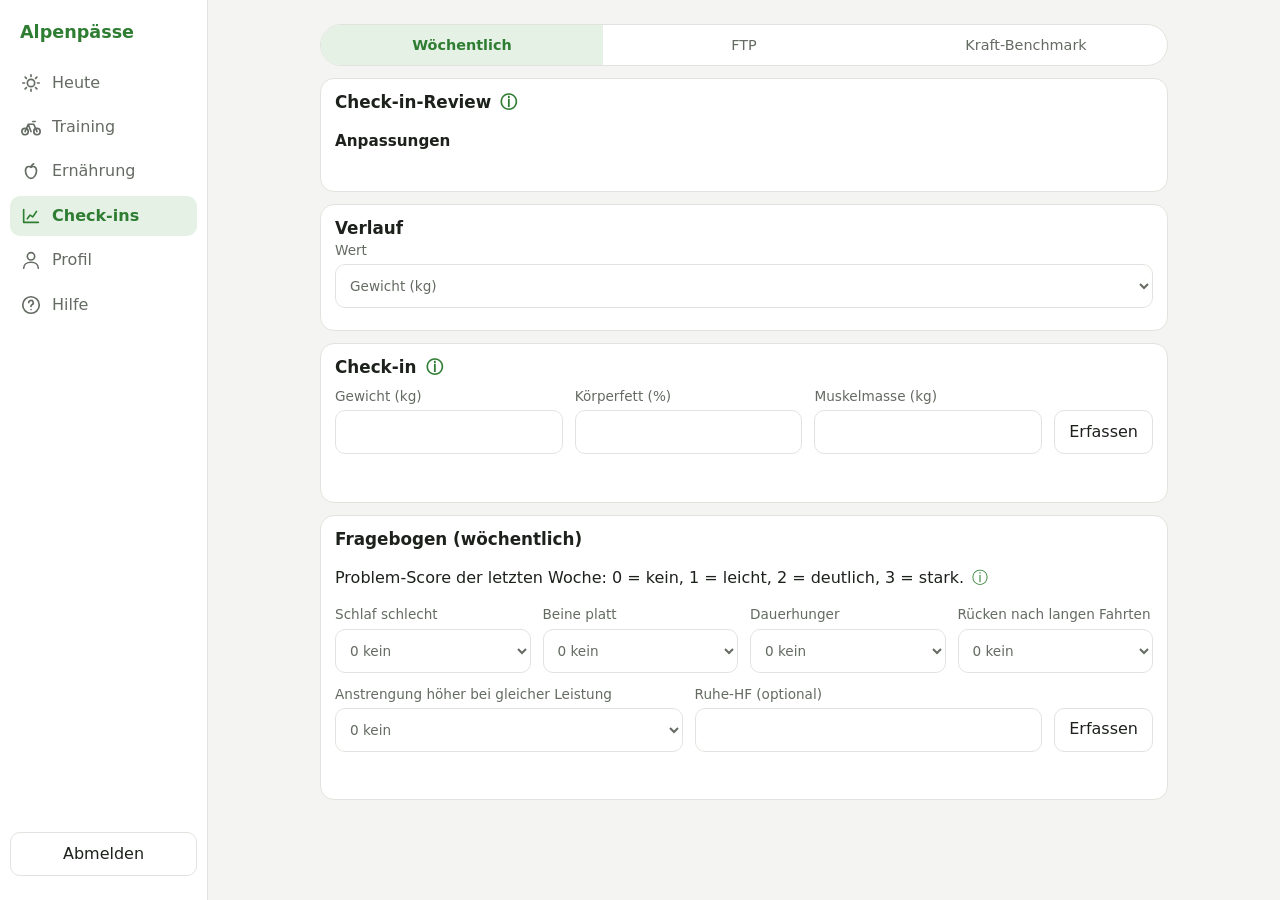
==== frontend/checkins/index.html @ b546e105 "feat: add check-in charts and history tabs Check-ins page gets Wöchentlich/FTP/Kraft-Benchmark tabs " ====
<!DOCTYPE html>
<html lang="de">
<head>
  <meta charset="UTF-8">
  <meta name="viewport" content="width=device-width, initial-scale=1, viewport-fit=cover">
  <meta name="theme-color" content="#2e7d32">
  <title>Check-ins</title>
  <link rel="stylesheet" href="../shared/shared.css">
  <link rel="stylesheet" href="../shared/forms.css">
</head>
<body data-nav="checkins">
  <script src="../shared/nav.js" defer></script>
  <main>
    <nav class="seg" aria-label="Bereich">
      <a href="#woechentlich" data-tab="woechentlich">Wöchentlich</a>
      <a href="#ftp" data-tab="ftp">FTP</a>
      <a href="#benchmark" data-tab="benchmark">Kraft-Benchmark</a>
    </nav>

    <div id="woechentlich" class="tab" hidden>
      <section id="review">
        <h2>Check-in-Review <a class="info" href="../hilfe/#regeln" aria-label="Erklärung">ⓘ</a></h2>
        <div id="review-summary"></div>
        <div id="review-findings"></div>
        <h3>Anpassungen</h3>
        <div id="review-adjustments"></div>
        <p class="msg" id="review-msg"></p>
      </section>

      <section id="verlauf">
        <h2>Verlauf</h2>
        <label>Wert
          <select id="chart-metric">
            <option value="weight_kg">Gewicht (kg)</option>
            <option value="bodyfat_pct">Körperfett (%)</option>
            <option value="muscle_kg">Muskelmasse (kg)</option>
          </select>
        </label>
        <div class="chart" id="checkin-chart"></div>
      </section>

      <section id="checkin">
        <h2>Check-in <a class="info" href="../hilfe/#ffm" aria-label="Erklärung">ⓘ</a></h2>
        <form id="checkin-form">
          <label>Gewicht (kg) <input name="weight_kg" type="number" step="0.1" required></label>
          <label>Körperfett (%) <input name="bodyfat_pct" type="number" step="0.1" required></label>
          <label>Muskelmasse (kg) <input name="muscle_kg" type="number" step="0.1" required></label>
          <button type="submit">Erfassen</button>
        </form>
        <p class="msg" id="checkin-msg"></p>
        <table id="checkin-table"></table>
        <button id="checkin-more" type="button" hidden>Alle anzeigen</button>
      </section>

      <section id="fragebogen">
        <h2>Fragebogen (wöchentlich)</h2>
        <p>Problem-Score der letzten Woche: 0 = kein, 1 = leicht, 2 = deutlich, 3 = stark. <a class="info" href="../hilfe/#skala" aria-label="Erklärung">ⓘ</a></p>
        <form id="signals-form">
          <label>Schlaf schlecht <select name="sleep"><option value="0">0 kein</option><option value="1">1 leicht</option><option value="2">2 deutlich</option><option value="3">3 stark</option></select></label>
          <label>Beine platt <select name="legs"><option value="0">0 kein</option><option value="1">1 leicht</option><option value="2">2 deutlich</option><option value="3">3 stark</option></select></label>
          <label>Dauerhunger <select name="hunger"><option value="0">0 kein</option><option value="1">1 leicht</option><option value="2">2 deutlich</option><option value="3">3 stark</option></select></label>
          <label>Rücken nach langen Fahrten <select name="back"><option value="0">0 kein</option><option value="1">1 leicht</option><option value="2">2 deutlich</option><option value="3">3 stark</option></select></label>
          <label>Anstrengung höher bei gleicher Leistung <select name="effort"><option value="0">0 kein</option><option value="1">1 leicht</option><option value="2">2 deutlich</option><option value="3">3 stark</option></select></label>
          <label>Ruhe-HF (optional) <input name="resting_hr" type="number" min="30" max="120" step="1"></label>
          <button type="submit">Erfassen</button>
        </form>
        <p class="msg" id="signals-msg"></p>
        <table id="signals-table"></table>
      </section>
    </div>

    <div id="ftp" class="tab" hidden>
      <section>
        <h2>FTP-Test <a class="info" href="../hilfe/#ftp" aria-label="Erklärung">ⓘ</a></h2>
        <div id="ftp-box"></div>
      </section>
    </div>

    <div id="benchmark" class="tab" hidden>
      <section>
        <h2>Kraft-Benchmark <a class="info" href="../hilfe/#kraft-benchmark" aria-label="Erklärung">ⓘ</a></h2>
        <div id="benchmark-box"></div>
      </section>
    </div>
  </main>

  <script src="../shared/ui.js"></script>
  <script src="../shared/chart.js"></script>
  <script src="../shared/test-forms.js"></script>
  <script src="app.js"></script>
</body>
</html>
---- frontend/shared/shared.css ----
:root {
  --bg: #f4f5f2;
  --card: #ffffff;
  --text: #1d211c;
  --muted: #646b62;
  --line: #e1e4de;
  --accent: #2e7d32;
  --accent-soft: #e5f1e5;
  --warn: #c77700;
  --danger: #b3261e;
}
@media (prefers-color-scheme: dark) {
  :root {
    --bg: #131512;
    --card: #1d201c;
    --text: #e8ebe6;
    --muted: #9aa197;
    --line: #2f332e;
    --accent: #7bc67e;
    --accent-soft: #24331f;
    --warn: #f0a640;
    --danger: #f2827a;
  }
}

* { box-sizing: border-box; }
[hidden] { display: none !important; }
body {
  margin: 0;
  background: var(--bg);
  color: var(--text);
  font: 16px/1.4 system-ui, -apple-system, "Segoe UI", sans-serif;
  -webkit-tap-highlight-color: transparent;
}
main { max-width: 560px; margin: 0 auto; padding: 0 16px calc(24px + env(safe-area-inset-bottom)); }
h2 { font-size: 1.05rem; margin: 0; }
a { color: var(--accent); }

.topbar {
  position: sticky; top: 0; z-index: 5;
  display: flex; align-items: center; justify-content: space-between;
  padding: calc(8px + env(safe-area-inset-top)) 8px 8px;
  background: var(--bg); border-bottom: 1px solid var(--line);
}
.date-label { flex: 1; background: none; border: 0; font-size: 1.05rem; font-weight: 600; color: var(--text); }

button, input, select { font: inherit; color: inherit; }
button {
  min-height: 44px; padding: 0 14px; border-radius: 10px;
  border: 1px solid var(--line); background: var(--card); cursor: pointer;
}
button.primary { background: var(--accent); border-color: var(--accent); color: #fff; font-weight: 600; }
button.danger { color: var(--danger); }
.icon-btn { min-width: 44px; padding: 0; font-size: 1.4rem; background: none; border: 0; }
input, select {
  width: 100%; min-height: 44px; padding: 8px 10px;
  border: 1px solid var(--line); border-radius: 10px; background: var(--card);
}
input[type="search"] { margin: 4px 0 8px; }

.card { background: var(--card); border-radius: 14px; padding: 12px 14px; margin: 12px 0; border: 1px solid var(--line); }
.row { display: flex; gap: 8px; align-items: flex-end; margin: 8px 0; }
.grow { flex: 1; }
.grid { display: grid; grid-template-columns: 1fr 1fr; gap: 8px; margin: 8px 0; }
.full { grid-column: 1 / -1; }
label { display: flex; flex-direction: column; gap: 4px; font-size: 0.85rem; color: var(--muted); }
details summary { color: var(--accent); cursor: pointer; padding: 8px 0; }
.hint { color: var(--muted); font-size: 0.85rem; margin: 4px 0; }
.msg { color: var(--danger); font-size: 0.9rem; min-height: 1.2em; margin: 4px 0; }
.footer { color: var(--muted); font-size: 0.8rem; text-align: center; margin-top: 24px; }

/* Summen */
.kcal-head { display: flex; justify-content: space-between; align-items: baseline; }
.kcal-big { font-size: 1.6rem; font-weight: 700; }
.macro { display: grid; grid-template-columns: 4.5rem 1fr 6.5rem; gap: 8px; align-items: center; font-size: 0.85rem; margin: 6px 0; }
.macro .num { text-align: right; color: var(--muted); font-variant-numeric: tabular-nums; }
.bar { height: 8px; border-radius: 4px; background: var(--line); overflow: hidden; }
.bar > span { display: block; height: 100%; background: var(--accent); border-radius: 4px; }
.bar.over > span { background: var(--warn); }

/* Mahlzeiten */
.meal-head { display: flex; align-items: center; gap: 8px; }
.meal-head h2 { flex: 1; }
.meal-kcal { color: var(--muted); font-variant-numeric: tabular-nums; }
.meal-actions { display: flex; gap: 8px; margin-top: 8px; }
.meal-actions button { flex: 1; min-height: 40px; }
.list { list-style: none; margin: 0; padding: 0; }
.list li {
  display: flex; justify-content: space-between; gap: 12px; align-items: center;
  padding: 10px 2px; border-bottom: 1px solid var(--line); cursor: pointer; min-height: 44px;
}
.list li:last-child { border-bottom: 0; }
.list .name { flex: 1; overflow-wrap: anywhere; }
.list .sub { display: block; color: var(--muted); font-size: 0.8rem; }
.list .kcal { color: var(--muted); white-space: nowrap; font-variant-numeric: tabular-nums; }
.list .empty { color: var(--muted); cursor: default; justify-content: center; }

/* Sheets */
dialog.sheet {
  width: 100%; max-width: 560px; max-height: 92dvh; margin: auto auto 0; padding: 8px 16px calc(16px + env(safe-area-inset-bottom));
  border: 0; border-radius: 16px 16px 0 0; background: var(--card); color: var(--text); overflow-y: auto;
}
dialog.sheet::backdrop { background: rgb(0 0 0 / 0.45); }
#search-dialog { height: 92dvh; }
.sheet-head { display: flex; align-items: center; gap: 4px; position: sticky; top: -8px; background: var(--card); padding: 4px 0; z-index: 1; }
.unit { padding-bottom: 12px; color: var(--muted); }
.preview { font-weight: 600; margin: 8px 0; }
.actions { margin-top: 16px; }
#scan-video { width: 100%; max-height: 50dvh; border-radius: 12px; background: #000; object-fit: cover; }
.info { text-decoration: none; margin-left: 0.2em; }

/* App-Shell: Navigation (Sidebar ab 900px, darunter Tab-Leiste unten) */
.nav { position: fixed; z-index: 10; background: var(--card); border: 0 solid var(--line); }
.nav-brand { font-weight: 700; color: var(--accent); }
.nav-item {
  display: flex; align-items: center; gap: 10px;
  color: var(--muted); text-decoration: none;
}
.nav-item svg { width: 22px; height: 22px; flex: none; fill: none; stroke: currentColor; stroke-width: 1.8; stroke-linecap: round; stroke-linejoin: round; }
.nav-item[aria-current="page"] { color: var(--accent); background: var(--accent-soft); font-weight: 600; }
.nav-logout button { width: 100%; }

@media (max-width: 899px) {
  body[data-nav] { padding-bottom: calc(64px + env(safe-area-inset-bottom)); }
  .nav {
    left: 0; right: 0; bottom: 0; display: flex; justify-content: space-around;
    border-top-width: 1px; padding: 6px 4px calc(6px + env(safe-area-inset-bottom));
  }
  .nav-brand, .nav-logout { display: none; }
  .nav-item { flex: 1; flex-direction: column; gap: 2px; padding: 4px 0; border-radius: 10px; font-size: 0.7rem; }
}

@media (min-width: 900px) {
  body[data-nav] { padding-left: 208px; }
  body[data-nav] main { max-width: 880px; }
  body[data-nav] .topbar { padding-inline: max(8px, calc((100% - 880px) / 2 + 8px)); }
  .nav {
    top: 0; bottom: 0; left: 0; width: 208px; padding: 16px 10px;
    display: flex; flex-direction: column; gap: 4px; border-right-width: 1px;
  }
  .nav-brand { padding: 4px 10px 14px; font-size: 1.1rem; }
  .nav-item { padding: 9px 10px; border-radius: 10px; }
  .nav-logout { margin-top: auto; }
  .mobile-only { display: none; }
}
---- frontend/shared/forms.css ----
/* Ergaenzt shared/shared.css (Farben, Karten, Navigation) */
main { padding-top: 12px; }
section { background: var(--card); border: 1px solid var(--line); border-radius: 14px; padding: 12px 14px 14px; margin: 12px 0; overflow-x: auto; }
h3 { font-size: 0.95rem; margin: 16px 0 4px; }
form { display: flex; flex-wrap: wrap; gap: 12px; align-items: flex-end; margin: 8px 0; }
form label { flex: 1 1 11rem; }
table { border-collapse: collapse; margin-top: 8px; width: 100%; font-size: 0.9rem; font-variant-numeric: tabular-nums; }
th, td { border-bottom: 1px solid var(--line); padding: 6px 8px; text-align: right; }
th { color: var(--muted); font-weight: 600; }
th:first-child, td:first-child { text-align: left; }
.finding { border-left: 4px solid var(--muted); padding: 6px 12px; margin: 8px 0; background: var(--bg); border-radius: 0 10px 10px 0; }
.finding.alert { border-color: var(--danger); }
.finding.warn { border-color: var(--warn); }
.finding.info { border-color: var(--accent); }
.finding .source { color: var(--muted); font-size: 0.85rem; }
.finding button { margin-right: 8px; }

/* Reiter-Umschalter und Charts */
.seg { display: flex; border: 1px solid var(--line); border-radius: 999px; overflow: hidden; background: var(--card); margin: 12px 0; }
.seg a { flex: 1; text-align: center; padding: 10px 8px; color: var(--muted); text-decoration: none; font-size: 0.9rem; }
.seg a[aria-current="page"] { background: var(--accent-soft); color: var(--accent); font-weight: 600; }
.chart { margin: 8px 0; }
.chart svg { width: 100%; height: auto; display: block; }
.chart .grid { stroke: var(--line); }
.chart .target { stroke: var(--muted); stroke-dasharray: 4 4; }
.chart .line { fill: none; stroke: var(--accent); stroke-width: 2; stroke-linejoin: round; }
.chart .dot { fill: var(--accent); }
.chart text { fill: var(--muted); font-size: 11px; }
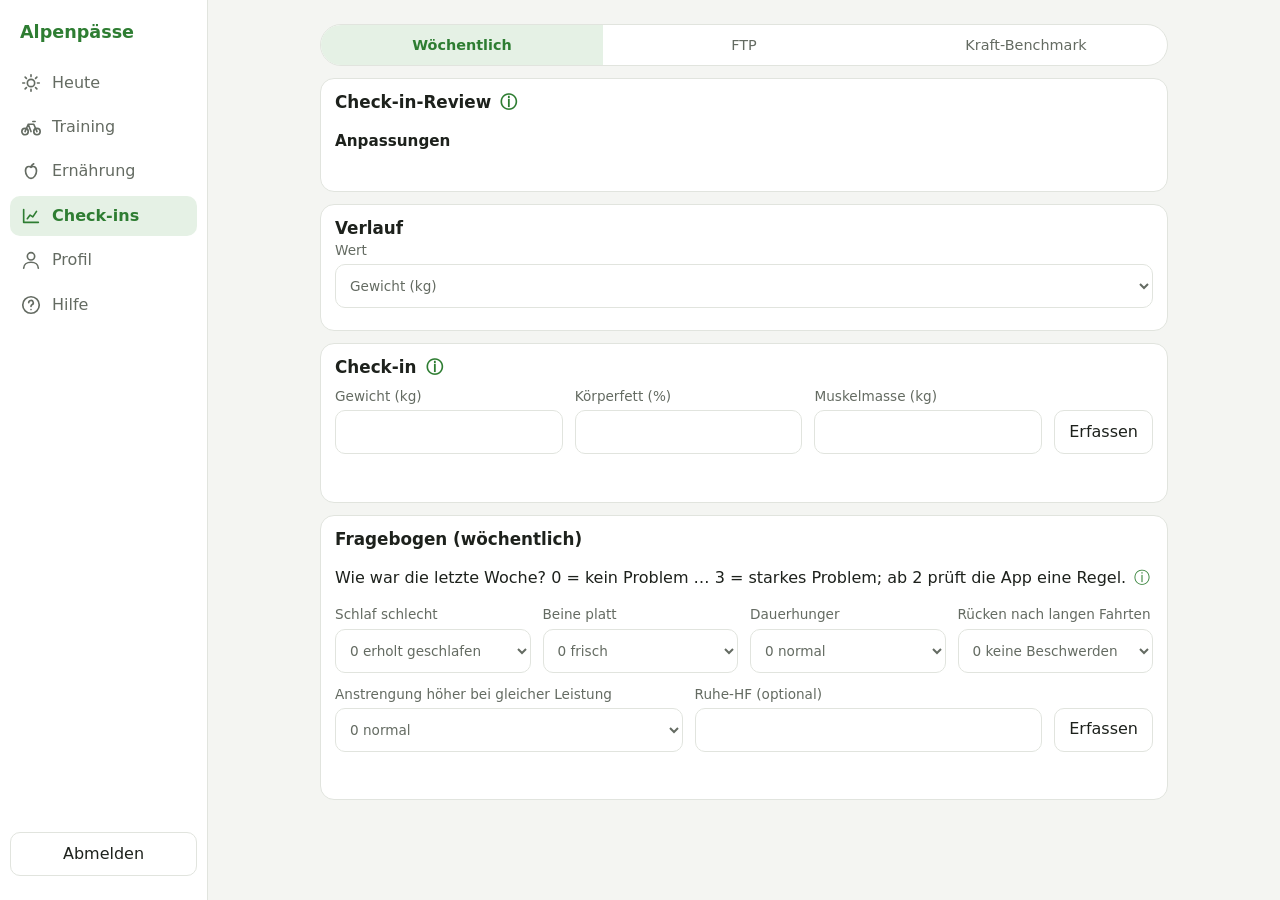
==== commit 30e042fa: "feat: question-specific answers in weekly questionnaire Co-Authored-By: Claude Sonnet 5.5 <noreply@a" ====
--- a/frontend/checkins/index.html
+++ b/frontend/checkins/index.html
@@ -54,13 +54,13 @@
 
       <section id="fragebogen">
         <h2>Fragebogen (wöchentlich)</h2>
-        <p>Problem-Score der letzten Woche: 0 = kein, 1 = leicht, 2 = deutlich, 3 = stark. <a class="info" href="../hilfe/#skala" aria-label="Erklärung">ⓘ</a></p>
+        <p>Wie war die letzte Woche? 0 = kein Problem … 3 = starkes Problem; ab 2 prüft die App eine Regel. <a class="info" href="../hilfe/#skala" aria-label="Erklärung">ⓘ</a></p>
         <form id="signals-form">
-          <label>Schlaf schlecht <select name="sleep"><option value="0">0 kein</option><option value="1">1 leicht</option><option value="2">2 deutlich</option><option value="3">3 stark</option></select></label>
-          <label>Beine platt <select name="legs"><option value="0">0 kein</option><option value="1">1 leicht</option><option value="2">2 deutlich</option><option value="3">3 stark</option></select></label>
-          <label>Dauerhunger <select name="hunger"><option value="0">0 kein</option><option value="1">1 leicht</option><option value="2">2 deutlich</option><option value="3">3 stark</option></select></label>
-          <label>Rücken nach langen Fahrten <select name="back"><option value="0">0 kein</option><option value="1">1 leicht</option><option value="2">2 deutlich</option><option value="3">3 stark</option></select></label>
-          <label>Anstrengung höher bei gleicher Leistung <select name="effort"><option value="0">0 kein</option><option value="1">1 leicht</option><option value="2">2 deutlich</option><option value="3">3 stark</option></select></label>
+          <label>Schlaf schlecht <select name="sleep"><option value="0">0 erholt geschlafen</option><option value="1">1 etwas unruhig</option><option value="2">2 deutlich zu kurz / oft wach</option><option value="3">3 kaum geschlafen</option></select></label>
+          <label>Beine platt <select name="legs"><option value="0">0 frisch</option><option value="1">1 leicht müde</option><option value="2">2 schwer, Watt fehlen</option><option value="3">3 leer, kein Antritt</option></select></label>
+          <label>Dauerhunger <select name="hunger"><option value="0">0 normal</option><option value="1">1 öfter Appetit</option><option value="2">2 ständig hungrig trotz Plan</option><option value="3">3 Heisshunger, kaum zu stoppen</option></select></label>
+          <label>Rücken nach langen Fahrten <select name="back"><option value="0">0 keine Beschwerden</option><option value="1">1 leichtes Ziehen</option><option value="2">2 Schmerz, der nachwirkt</option><option value="3">3 stark, Alltag beeinträchtigt</option></select></label>
+          <label>Anstrengung höher bei gleicher Leistung <select name="effort"><option value="0">0 normal</option><option value="1">1 etwas höher</option><option value="2">2 Z2 fühlt sich wie Tempo an</option><option value="3">3 gleiche Watt kaum haltbar</option></select></label>
           <label>Ruhe-HF (optional) <input name="resting_hr" type="number" min="30" max="120" step="1"></label>
           <button type="submit">Erfassen</button>
         </form>
--- a/frontend/shared/shared.css
+++ b/frontend/shared/shared.css
@@ -143,3 +143,25 @@
   .nav-logout { margin-top: auto; }
   .mobile-only { display: none; }
 }
+
+/* Umschalter (Reiter/Ansichten) */
+.seg { display: flex; border: 1px solid var(--line); border-radius: 999px; overflow: hidden; background: var(--card); margin: 12px 0; }
+.seg a { flex: 1; text-align: center; padding: 10px 8px; color: var(--muted); text-decoration: none; font-size: 0.9rem; }
+.seg a[aria-current="page"] { background: var(--accent-soft); color: var(--accent); font-weight: 600; }
+
+/* Kalender (Basis: Monatsraster, Zellen, Legende; Zustandsfarben je Seite) */
+.cal-layout { display: grid; gap: 0 16px; grid-template-columns: minmax(0, 1fr); align-items: start; }
+@media (min-width: 900px) { .cal-layout.has-side { grid-template-columns: minmax(0, 1.3fr) minmax(0, 1fr); } }
+.month-grid { display: grid; grid-template-columns: repeat(7, minmax(0, 1fr)); gap: 4px; }
+.month-grid .dh { font-size: 0.75rem; color: var(--muted); text-align: center; }
+.cell {
+  display: block; width: 100%; min-height: 58px; padding: 3px 4px; border-radius: 8px; text-align: left;
+  border: 1px dashed transparent; background: var(--bg); color: var(--text); font-size: 0.72rem; line-height: 1.25;
+}
+.cell .num { display: block; font-weight: 600; font-size: 0.8rem; }
+.cell .line { display: block; white-space: nowrap; overflow: hidden; text-overflow: ellipsis; }
+.cell.out { opacity: 0.45; }
+.cell.today { outline: 2px solid var(--accent); outline-offset: -1px; }
+.month-grid .cell.sel { border: 2px solid var(--text); }
+.legend { display: flex; flex-wrap: wrap; gap: 6px 12px; margin-top: 10px; font-size: 0.75rem; color: var(--muted); }
+.legend i { display: inline-block; width: 10px; height: 10px; border-radius: 3px; margin-right: 4px; vertical-align: -1px; border: 1px dashed transparent; }
--- a/frontend/shared/forms.css
+++ b/frontend/shared/forms.css
@@ -15,10 +15,7 @@
 .finding .source { color: var(--muted); font-size: 0.85rem; }
 .finding button { margin-right: 8px; }
 
-/* Reiter-Umschalter und Charts */
-.seg { display: flex; border: 1px solid var(--line); border-radius: 999px; overflow: hidden; background: var(--card); margin: 12px 0; }
-.seg a { flex: 1; text-align: center; padding: 10px 8px; color: var(--muted); text-decoration: none; font-size: 0.9rem; }
-.seg a[aria-current="page"] { background: var(--accent-soft); color: var(--accent); font-weight: 600; }
+/* Charts */
 .chart { margin: 8px 0; }
 .chart svg { width: 100%; height: auto; display: block; }
 .chart .grid { stroke: var(--line); }
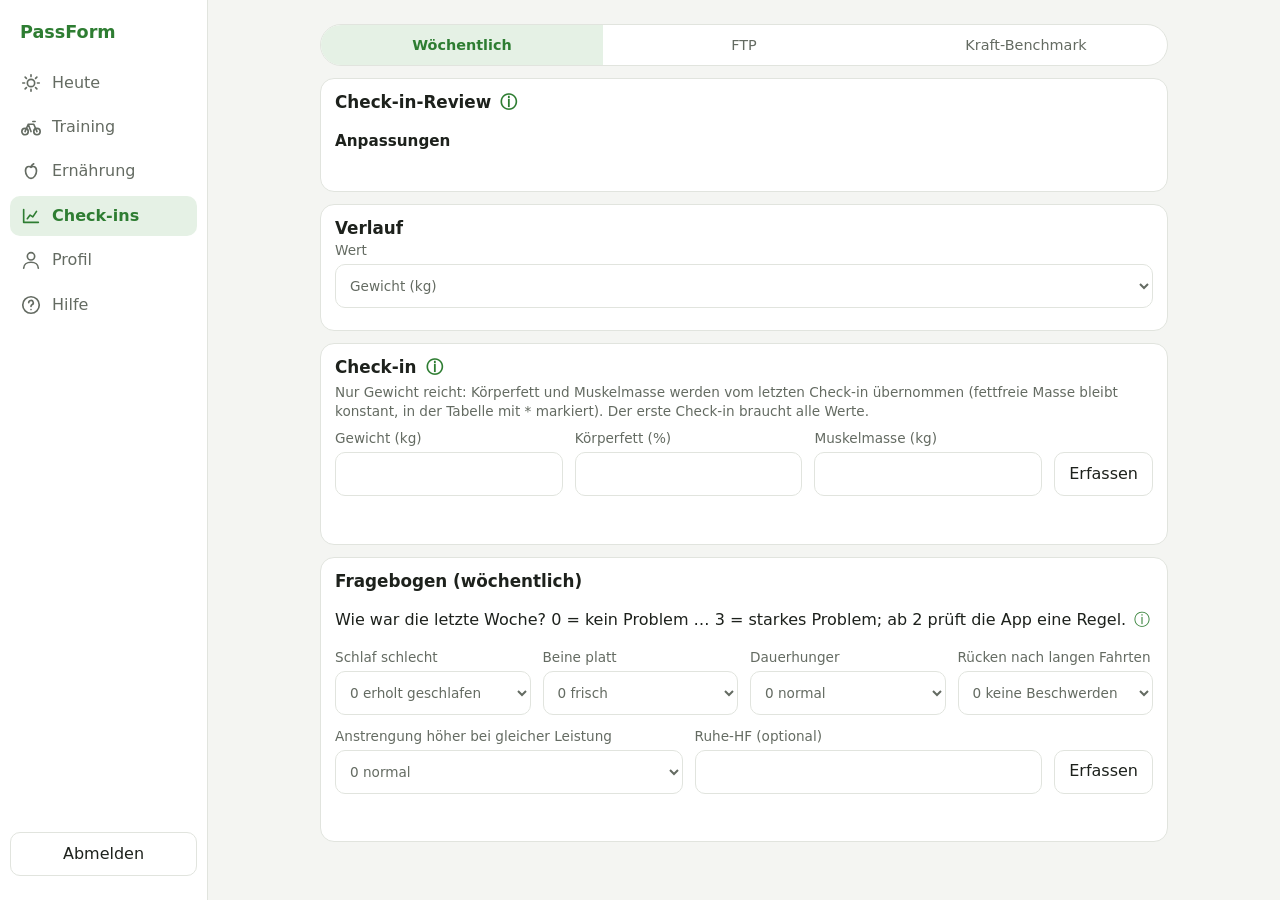
==== commit 07d6c62c: "feat: allow weight-only check-ins with carried-forward FFM Co-Authored-By: Claude Sonnet 5.5 <norepl" ====
--- a/frontend/checkins/index.html
+++ b/frontend/checkins/index.html
@@ -41,10 +41,12 @@
 
       <section id="checkin">
         <h2>Check-in <a class="info" href="../hilfe/#ffm" aria-label="Erklärung">ⓘ</a></h2>
+        <p class="hint">Nur Gewicht reicht: Körperfett und Muskelmasse werden vom letzten Check-in übernommen
+          (fettfreie Masse bleibt konstant, in der Tabelle mit * markiert). Der erste Check-in braucht alle Werte.</p>
         <form id="checkin-form">
           <label>Gewicht (kg) <input name="weight_kg" type="number" step="0.1" required></label>
-          <label>Körperfett (%) <input name="bodyfat_pct" type="number" step="0.1" required></label>
-          <label>Muskelmasse (kg) <input name="muscle_kg" type="number" step="0.1" required></label>
+          <label>Körperfett (%) <input name="bodyfat_pct" type="number" step="0.1"></label>
+          <label>Muskelmasse (kg) <input name="muscle_kg" type="number" step="0.1"></label>
           <button type="submit">Erfassen</button>
         </form>
         <p class="msg" id="checkin-msg"></p>
--- a/frontend/shared/shared.css
+++ b/frontend/shared/shared.css
@@ -111,7 +111,7 @@
 
 /* App-Shell: Navigation (Sidebar ab 900px, darunter Tab-Leiste unten) */
 .nav { position: fixed; z-index: 10; background: var(--card); border: 0 solid var(--line); }
-.nav-brand { font-weight: 700; color: var(--accent); }
+.nav-brand { font-weight: 700; color: var(--accent); text-decoration: none; }
 .nav-item {
   display: flex; align-items: center; gap: 10px;
   color: var(--muted); text-decoration: none;
@@ -151,7 +151,24 @@
 
 /* Kalender (Basis: Monatsraster, Zellen, Legende; Zustandsfarben je Seite) */
 .cal-layout { display: grid; gap: 0 16px; grid-template-columns: minmax(0, 1fr); align-items: start; }
-@media (min-width: 900px) { .cal-layout.has-side { grid-template-columns: minmax(0, 1.3fr) minmax(0, 1fr); } }
+/* Woche/Monat am Desktop: Kalender bzw. Wochenleiste ueber die ganze Breite, Detailkarten darunter
+   in 2 Spalten, Kommentar volle Breite. Unter 900px bleibt die einspaltige Liste. */
+@media (min-width: 900px) {
+  body[data-nav]:has(.cal-layout.has-side) main { max-width: 1180px; }
+  body[data-nav]:has(.cal-layout.has-side) .topbar { padding-inline: max(8px, calc((100% - 1180px) / 2 + 8px)); }
+  .cal-layout.has-side .cal-detail, .cal-layout.has-side #day {
+    display: grid; grid-template-columns: repeat(2, minmax(0, 1fr)); gap: 0 16px; align-items: start;
+  }
+  .cal-layout.has-side #meals { display: contents; }
+  .cal-layout.has-side #comment-card, .cal-layout.has-side .day-comment,
+  .cal-layout.has-side #day > p, .cal-layout.has-side #day > .phase-line { grid-column: 1 / -1; }
+  .cal-layout.has-side #week-list { display: grid; grid-template-columns: repeat(7, minmax(0, 1fr)); gap: 8px; }
+  .cal-layout.has-side #week-list li {
+    flex-direction: column; align-items: flex-start; justify-content: flex-start; gap: 4px;
+    padding: 8px; border: 1px solid var(--line); border-radius: 10px;
+  }
+  .cal-layout.has-side #week-list li:last-child { border-bottom: 1px solid var(--line); }
+}
 .month-grid { display: grid; grid-template-columns: repeat(7, minmax(0, 1fr)); gap: 4px; }
 .month-grid .dh { font-size: 0.75rem; color: var(--muted); text-align: center; }
 .cell {
--- a/frontend/shared/forms.css
+++ b/frontend/shared/forms.css
@@ -23,3 +23,27 @@
 .chart .line { fill: none; stroke: var(--accent); stroke-width: 2; stroke-linejoin: round; }
 .chart .dot { fill: var(--accent); }
 .chart text { fill: var(--muted); font-size: 11px; }
+
+/* Chips: Auswahl als Radio-/Checkbox-Gruppe (nur Farb-Variablen, Feinschliff im Design-Pass) */
+.chips { display: flex; flex-wrap: wrap; gap: 8px; border: 0; padding: 0; margin: 0; flex: 1 1 100%; min-width: 0; }
+.chips legend { padding: 0; margin-bottom: 6px; color: var(--muted); font-size: 0.85rem; }
+.chips .chip {
+  position: relative; flex: 0 0 auto; flex-direction: row; align-items: center; gap: 6px;
+  padding: 8px 14px; border: 1px solid var(--line); border-radius: 999px;
+  background: var(--card); color: var(--text); font-size: 0.9rem; cursor: pointer;
+}
+.chip input { position: absolute; opacity: 0; width: 0; min-height: 0; padding: 0; }
+.chip:has(input:checked) { background: var(--accent-soft); border-color: var(--accent); color: var(--accent); font-weight: 600; }
+.chip:has(input:focus-visible) { outline: 2px solid var(--accent); }
+
+/* Label-Text und Info-Symbol auf einer Zeile */
+.lbl { display: flex; align-items: center; gap: 4px; }
+.lbl .info { margin-left: 0; }
+
+/* Eingabe pro Zeile in Tabellen (Messwerte) */
+table input { min-height: 36px; padding: 4px 8px; text-align: right; max-width: 8rem; }
+table td button { min-height: 36px; }
+
+/* Formular mit gleichmaessigem Raster (lange Beschriftungen, gemischte Felder) */
+form.fields { display: grid; grid-template-columns: repeat(auto-fit, minmax(15rem, 1fr)); gap: 12px 16px; align-items: end; }
+form.fields button[type="submit"] { grid-column: 1 / -1; justify-self: start; }
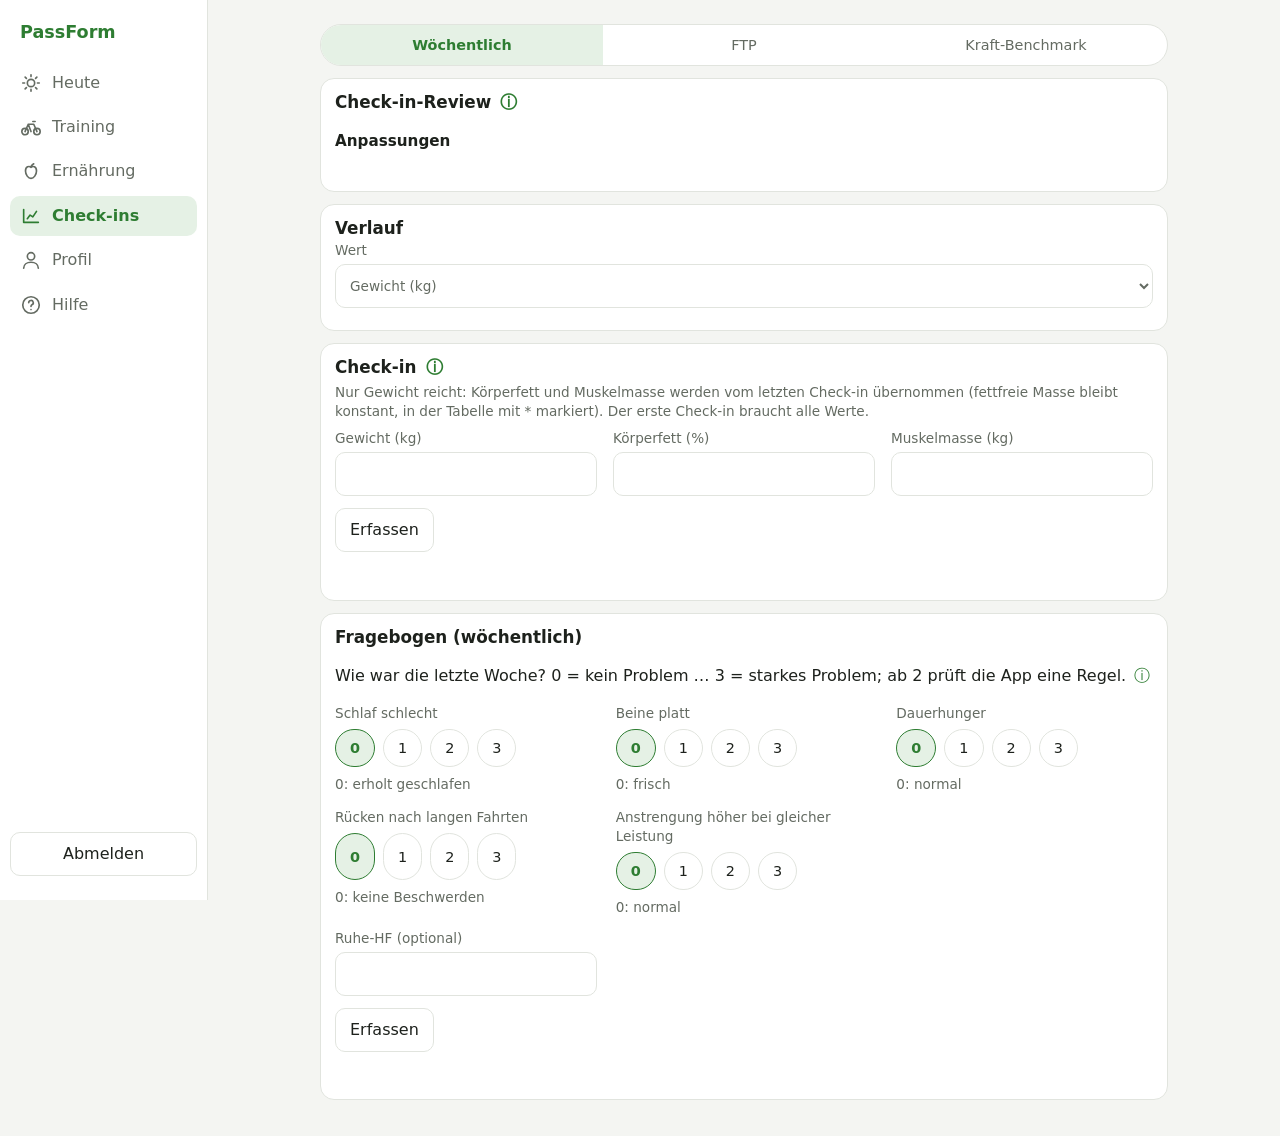
==== commit 7e2eca74: "feat: read-only test values in profile, fragebogen chips and benchmark chart from two tests Co-Autho" ====
--- a/frontend/checkins/index.html
+++ b/frontend/checkins/index.html
@@ -43,7 +43,7 @@
         <h2>Check-in <a class="info" href="../hilfe/#ffm" aria-label="Erklärung">ⓘ</a></h2>
         <p class="hint">Nur Gewicht reicht: Körperfett und Muskelmasse werden vom letzten Check-in übernommen
           (fettfreie Masse bleibt konstant, in der Tabelle mit * markiert). Der erste Check-in braucht alle Werte.</p>
-        <form id="checkin-form">
+        <form id="checkin-form" class="fields">
           <label>Gewicht (kg) <input name="weight_kg" type="number" step="0.1" required></label>
           <label>Körperfett (%) <input name="bodyfat_pct" type="number" step="0.1"></label>
           <label>Muskelmasse (kg) <input name="muscle_kg" type="number" step="0.1"></label>
@@ -57,12 +57,8 @@
       <section id="fragebogen">
         <h2>Fragebogen (wöchentlich)</h2>
         <p>Wie war die letzte Woche? 0 = kein Problem … 3 = starkes Problem; ab 2 prüft die App eine Regel. <a class="info" href="../hilfe/#skala" aria-label="Erklärung">ⓘ</a></p>
-        <form id="signals-form">
-          <label>Schlaf schlecht <select name="sleep"><option value="0">0 erholt geschlafen</option><option value="1">1 etwas unruhig</option><option value="2">2 deutlich zu kurz / oft wach</option><option value="3">3 kaum geschlafen</option></select></label>
-          <label>Beine platt <select name="legs"><option value="0">0 frisch</option><option value="1">1 leicht müde</option><option value="2">2 schwer, Watt fehlen</option><option value="3">3 leer, kein Antritt</option></select></label>
-          <label>Dauerhunger <select name="hunger"><option value="0">0 normal</option><option value="1">1 öfter Appetit</option><option value="2">2 ständig hungrig trotz Plan</option><option value="3">3 Heisshunger, kaum zu stoppen</option></select></label>
-          <label>Rücken nach langen Fahrten <select name="back"><option value="0">0 keine Beschwerden</option><option value="1">1 leichtes Ziehen</option><option value="2">2 Schmerz, der nachwirkt</option><option value="3">3 stark, Alltag beeinträchtigt</option></select></label>
-          <label>Anstrengung höher bei gleicher Leistung <select name="effort"><option value="0">0 normal</option><option value="1">1 etwas höher</option><option value="2">2 Z2 fühlt sich wie Tempo an</option><option value="3">3 gleiche Watt kaum haltbar</option></select></label>
+        <form id="signals-form" class="fields">
+          <div id="signals-questions" class="signal-questions"></div>
           <label>Ruhe-HF (optional) <input name="resting_hr" type="number" min="30" max="120" step="1"></label>
           <button type="submit">Erfassen</button>
         </form>
--- a/frontend/shared/forms.css
+++ b/frontend/shared/forms.css
@@ -47,3 +47,7 @@
 /* Formular mit gleichmaessigem Raster (lange Beschriftungen, gemischte Felder) */
 form.fields { display: grid; grid-template-columns: repeat(auto-fit, minmax(15rem, 1fr)); gap: 12px 16px; align-items: end; }
 form.fields button[type="submit"] { grid-column: 1 / -1; justify-self: start; }
+
+.signal-questions { grid-column: 1 / -1; display: grid; grid-template-columns: repeat(auto-fit, minmax(16rem, 1fr)); gap: 14px 24px; }
+.signal-questions .chips { flex: none; }
+.signal-questions .hint { flex: 1 1 100%; margin: 0; min-height: 1.2em; }
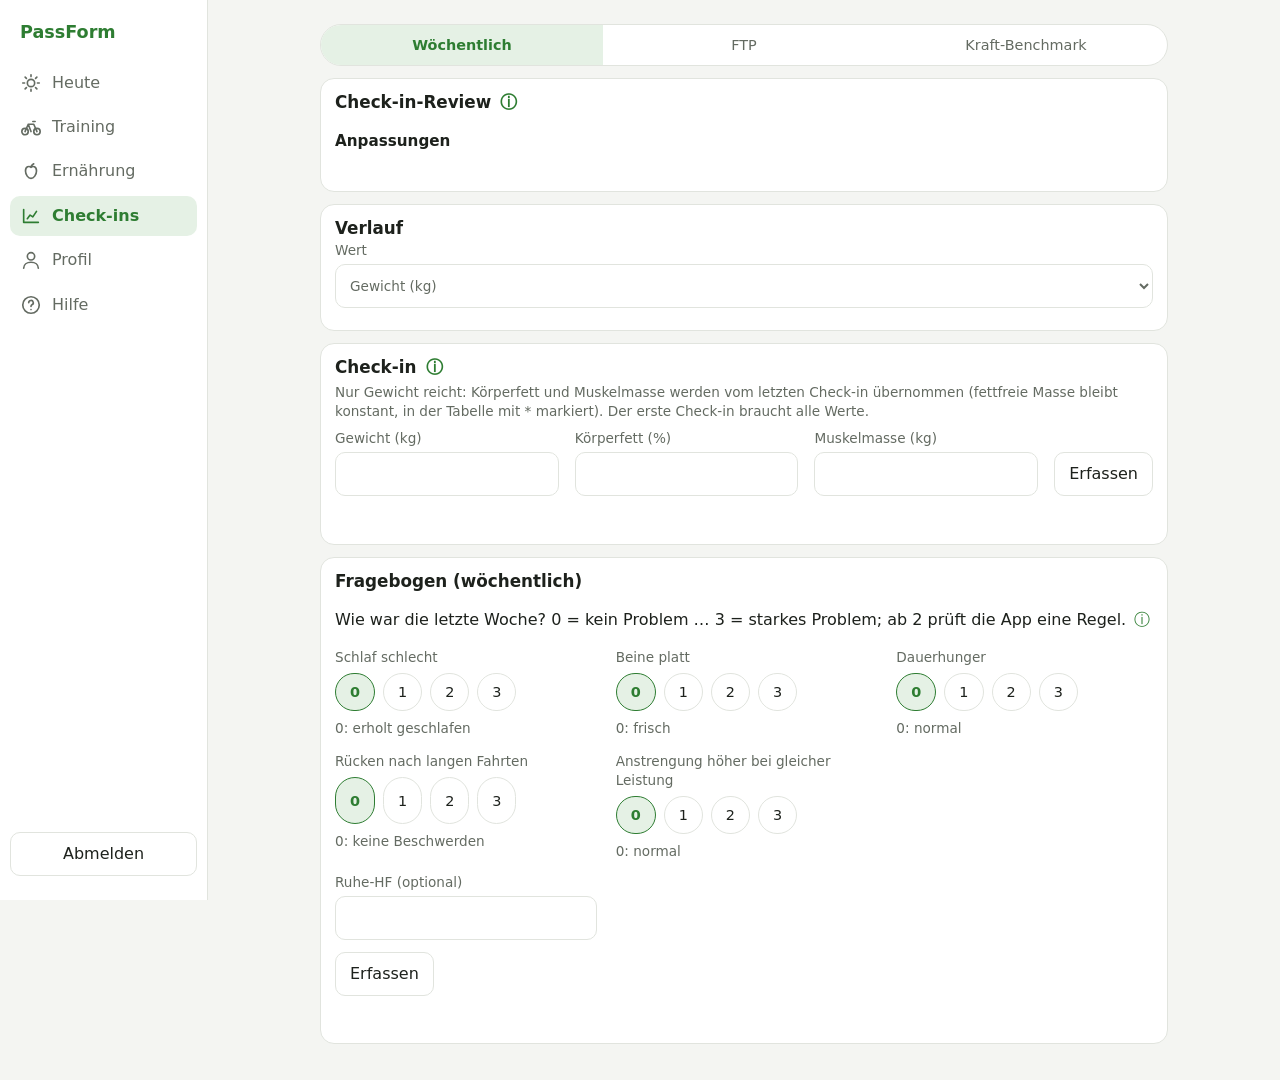
==== commit b2b4009a: "fix: align check-in submit button with the input fields Co-Authored-By: Claude Sonnet 5.5 <noreply@a" ====
--- a/frontend/checkins/index.html
+++ b/frontend/checkins/index.html
@@ -43,7 +43,7 @@
         <h2>Check-in <a class="info" href="../hilfe/#ffm" aria-label="Erklärung">ⓘ</a></h2>
         <p class="hint">Nur Gewicht reicht: Körperfett und Muskelmasse werden vom letzten Check-in übernommen
           (fettfreie Masse bleibt konstant, in der Tabelle mit * markiert). Der erste Check-in braucht alle Werte.</p>
-        <form id="checkin-form" class="fields">
+        <form id="checkin-form" class="fields inline-submit">
           <label>Gewicht (kg) <input name="weight_kg" type="number" step="0.1" required></label>
           <label>Körperfett (%) <input name="bodyfat_pct" type="number" step="0.1"></label>
           <label>Muskelmasse (kg) <input name="muscle_kg" type="number" step="0.1"></label>
--- a/frontend/shared/forms.css
+++ b/frontend/shared/forms.css
@@ -51,3 +51,16 @@
 .signal-questions { grid-column: 1 / -1; display: grid; grid-template-columns: repeat(auto-fit, minmax(16rem, 1fr)); gap: 14px 24px; }
 .signal-questions .chips { flex: none; }
 .signal-questions .hint { flex: 1 1 100%; margin: 0; min-height: 1.2em; }
+
+/* Skizzen im Benchmark */
+.sketches { margin: 8px 0; }
+.sketch-grid { display: grid; grid-template-columns: repeat(auto-fit, minmax(22rem, 1fr)); gap: 16px; margin-top: 8px; }
+.sketch-grid figure { margin: 0; }
+.sketch-grid img { display: block; width: 100%; height: auto; }
+.sketch-grid figcaption { font-size: 0.85rem; color: var(--muted); }
+
+/* Erfassen-Button auf der Linie der Felder (Check-in: Gewicht, KF, Muskel + Button) */
+@media (min-width: 700px) {
+  form.fields.inline-submit { grid-template-columns: repeat(3, minmax(0, 1fr)) auto; }
+  form.fields.inline-submit button[type="submit"] { grid-column: auto; justify-self: stretch; min-height: 44px; }
+}
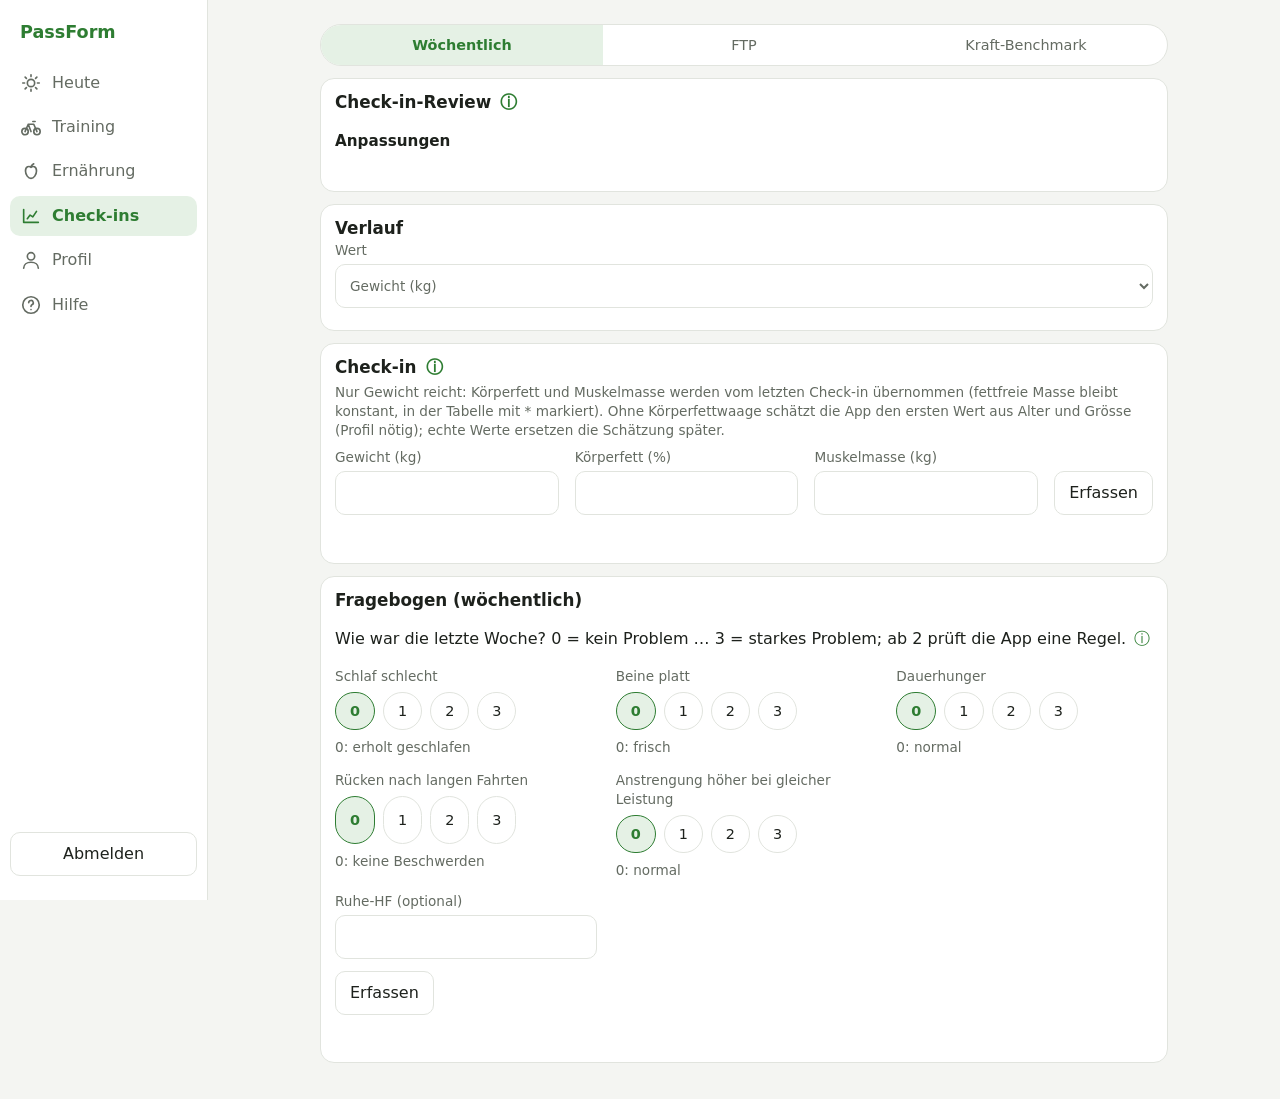
==== commit eef58e3a: "feat: estimate bodyfat for a first check-in without body composition Co-Authored-By: Claude Sonnet 5" ====
--- a/frontend/checkins/index.html
+++ b/frontend/checkins/index.html
@@ -42,7 +42,8 @@
       <section id="checkin">
         <h2>Check-in <a class="info" href="../hilfe/#ffm" aria-label="Erklärung">ⓘ</a></h2>
         <p class="hint">Nur Gewicht reicht: Körperfett und Muskelmasse werden vom letzten Check-in übernommen
-          (fettfreie Masse bleibt konstant, in der Tabelle mit * markiert). Der erste Check-in braucht alle Werte.</p>
+          (fettfreie Masse bleibt konstant, in der Tabelle mit * markiert). Ohne Körperfettwaage schätzt die App
+          den ersten Wert aus Alter und Grösse (Profil nötig); echte Werte ersetzen die Schätzung später.</p>
         <form id="checkin-form" class="fields inline-submit">
           <label>Gewicht (kg) <input name="weight_kg" type="number" step="0.1" required></label>
           <label>Körperfett (%) <input name="bodyfat_pct" type="number" step="0.1"></label>
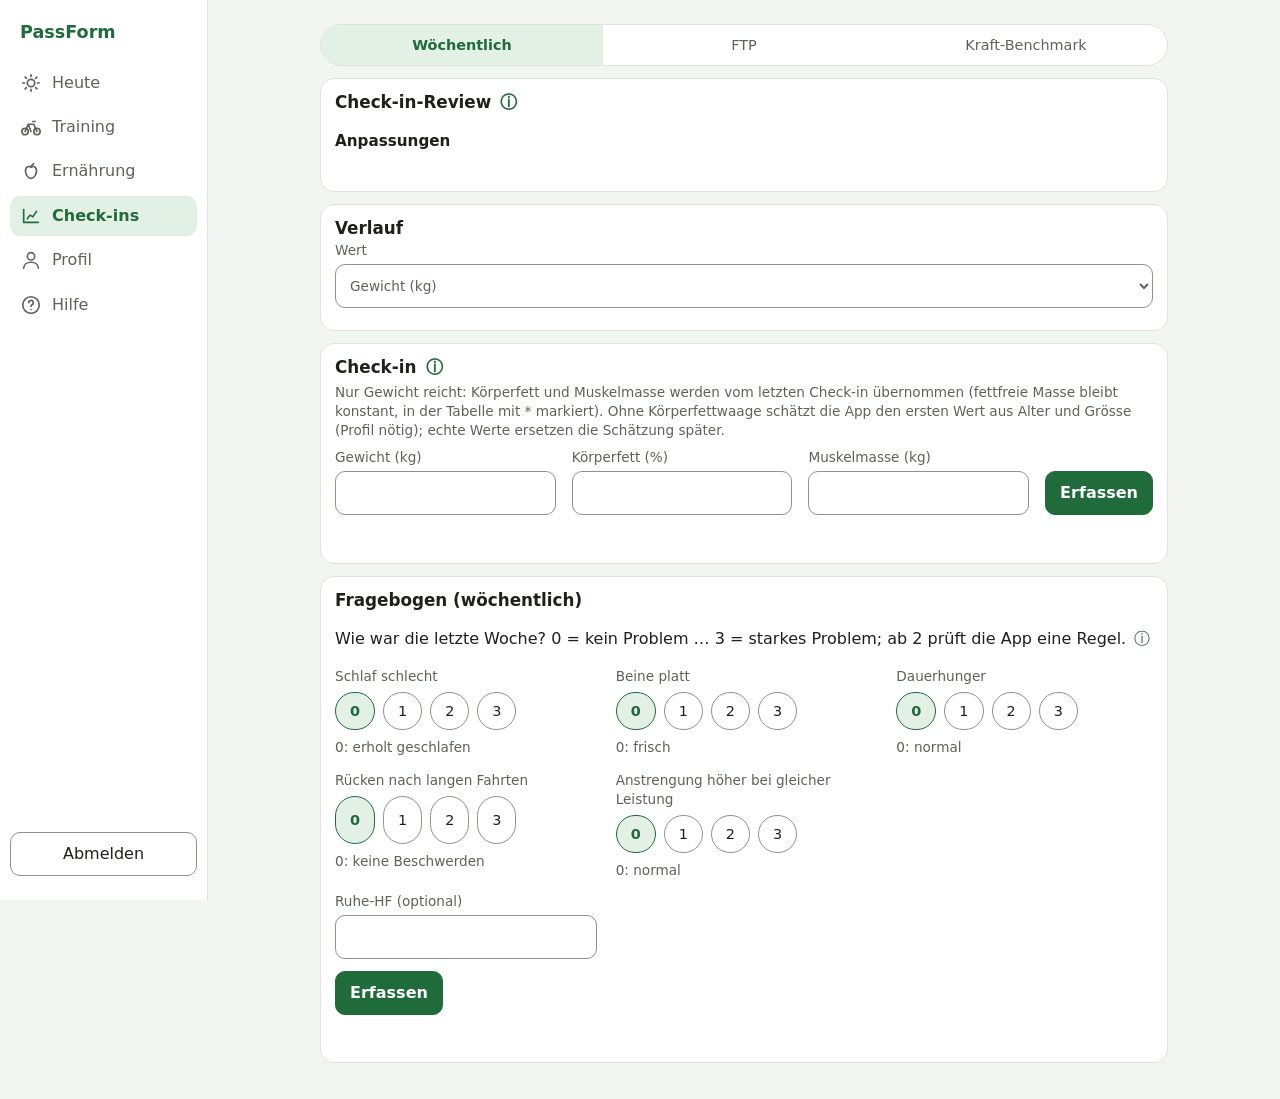
==== commit 07fdb15d: "feat: design pass with refined green tokens, button hierarchy and focus states Co-Authored-By: Claud" ====
--- a/frontend/checkins/index.html
+++ b/frontend/checkins/index.html
@@ -3,7 +3,7 @@
 <head>
   <meta charset="UTF-8">
   <meta name="viewport" content="width=device-width, initial-scale=1, viewport-fit=cover">
-  <meta name="theme-color" content="#2e7d32">
+  <meta name="theme-color" content="#1f6b3a">
   <title>Check-ins</title>
   <link rel="stylesheet" href="../shared/shared.css">
   <link rel="stylesheet" href="../shared/forms.css">
--- a/frontend/shared/shared.css
+++ b/frontend/shared/shared.css
@@ -1,23 +1,27 @@
 :root {
-  --bg: #f4f5f2;
+  --bg: #f3f5f2;
   --card: #ffffff;
   --text: #1d211c;
-  --muted: #646b62;
-  --line: #e1e4de;
-  --accent: #2e7d32;
-  --accent-soft: #e5f1e5;
-  --warn: #c77700;
+  --muted: #5c635a;
+  --line: #dfe3dc;          /* dezente Trennlinien/Karten */
+  --border-strong: #8d948a; /* Felder und Outline-Buttons (>= 3:1) */
+  --accent: #1f6b3a;
+  --accent-soft: #e3f0e6;
+  --on-accent: #ffffff;     /* Schrift auf --accent */
+  --warn: #9a5b00;
   --danger: #b3261e;
 }
 @media (prefers-color-scheme: dark) {
   :root {
-    --bg: #131512;
-    --card: #1d201c;
+    --bg: #121512;
+    --card: #1c201b;
     --text: #e8ebe6;
     --muted: #9aa197;
     --line: #2f332e;
-    --accent: #7bc67e;
-    --accent-soft: #24331f;
+    --border-strong: #6b7367;
+    --accent: #6fcf8a;
+    --accent-soft: #1f3326;
+    --on-accent: #0c1f12;
     --warn: #f0a640;
     --danger: #f2827a;
   }
@@ -34,7 +38,8 @@
 }
 main { max-width: 560px; margin: 0 auto; padding: 0 16px calc(24px + env(safe-area-inset-bottom)); }
 h2 { font-size: 1.05rem; margin: 0; }
-a { color: var(--accent); }
+a { color: var(--accent); text-underline-offset: 0.15em; }
+a:hover { text-decoration-thickness: 2px; }
 
 .topbar {
   position: sticky; top: 0; z-index: 5;
@@ -45,17 +50,40 @@
 .date-label { flex: 1; background: none; border: 0; font-size: 1.05rem; font-weight: 600; color: var(--text); }
 
 button, input, select { font: inherit; color: inherit; }
+/* Buttons: Standard = Nebenaktion (Outline); Hauptaktion = .primary und explizite Submit-Buttons (gefuellt);
+   Gefahr = .danger (rote Outline). Flache Sonderformen: .icon-btn, .date-label, .cell. */
 button {
   min-height: 44px; padding: 0 14px; border-radius: 10px;
-  border: 1px solid var(--line); background: var(--card); cursor: pointer;
-}
-button.primary { background: var(--accent); border-color: var(--accent); color: #fff; font-weight: 600; }
-button.danger { color: var(--danger); }
+  border: 1px solid var(--border-strong); background: var(--card); color: var(--text); cursor: pointer;
+}
+button:not(.cell):not(.icon-btn):not(.date-label):hover:not(:disabled) { background: var(--accent-soft); }
+button:active:not(:disabled) { filter: brightness(0.94); }
+button.primary, button[type="submit"] {
+  background: var(--accent); border-color: var(--accent); color: var(--on-accent); font-weight: 600;
+}
+button.primary:hover:not(:disabled), button[type="submit"]:hover:not(:disabled) {
+  background: color-mix(in srgb, var(--accent) 88%, #000);
+}
+button.danger, button[type="submit"].danger {
+  background: var(--card); border-color: var(--danger); color: var(--danger); font-weight: 400;
+}
+button.danger:hover:not(:disabled), button[type="submit"].danger:hover:not(:disabled) {
+  background: color-mix(in srgb, var(--danger) 12%, var(--card));
+}
+.nav-logout button, .mobile-only button[type="submit"] {
+  background: var(--card); border-color: var(--border-strong); color: var(--text); font-weight: 400;
+}
+.nav-logout button:hover:not(:disabled), .mobile-only button[type="submit"]:hover:not(:disabled) {
+  background: var(--accent-soft);
+}
+button:disabled { opacity: 0.5; cursor: not-allowed; }
 .icon-btn { min-width: 44px; padding: 0; font-size: 1.4rem; background: none; border: 0; }
 input, select {
   width: 100%; min-height: 44px; padding: 8px 10px;
-  border: 1px solid var(--line); border-radius: 10px; background: var(--card);
-}
+  border: 1px solid var(--border-strong); border-radius: 10px; background: var(--card);
+}
+input:focus, select:focus { border-color: var(--accent); }
+:focus-visible { outline: 2px solid var(--accent); outline-offset: 2px; }
 input[type="search"] { margin: 4px 0 8px; }
 
 .card { background: var(--card); border-radius: 14px; padding: 12px 14px; margin: 12px 0; border: 1px solid var(--line); }
@@ -117,6 +145,7 @@
   color: var(--muted); text-decoration: none;
 }
 .nav-item svg { width: 22px; height: 22px; flex: none; fill: none; stroke: currentColor; stroke-width: 1.8; stroke-linecap: round; stroke-linejoin: round; }
+.nav-item:hover { background: var(--accent-soft); color: var(--text); }
 .nav-item[aria-current="page"] { color: var(--accent); background: var(--accent-soft); font-weight: 600; }
 .nav-logout button { width: 100%; }
 
--- a/frontend/shared/forms.css
+++ b/frontend/shared/forms.css
@@ -29,7 +29,7 @@
 .chips legend { padding: 0; margin-bottom: 6px; color: var(--muted); font-size: 0.85rem; }
 .chips .chip {
   position: relative; flex: 0 0 auto; flex-direction: row; align-items: center; gap: 6px;
-  padding: 8px 14px; border: 1px solid var(--line); border-radius: 999px;
+  padding: 8px 14px; border: 1px solid var(--border-strong); border-radius: 999px;
   background: var(--card); color: var(--text); font-size: 0.9rem; cursor: pointer;
 }
 .chip input { position: absolute; opacity: 0; width: 0; min-height: 0; padding: 0; }
